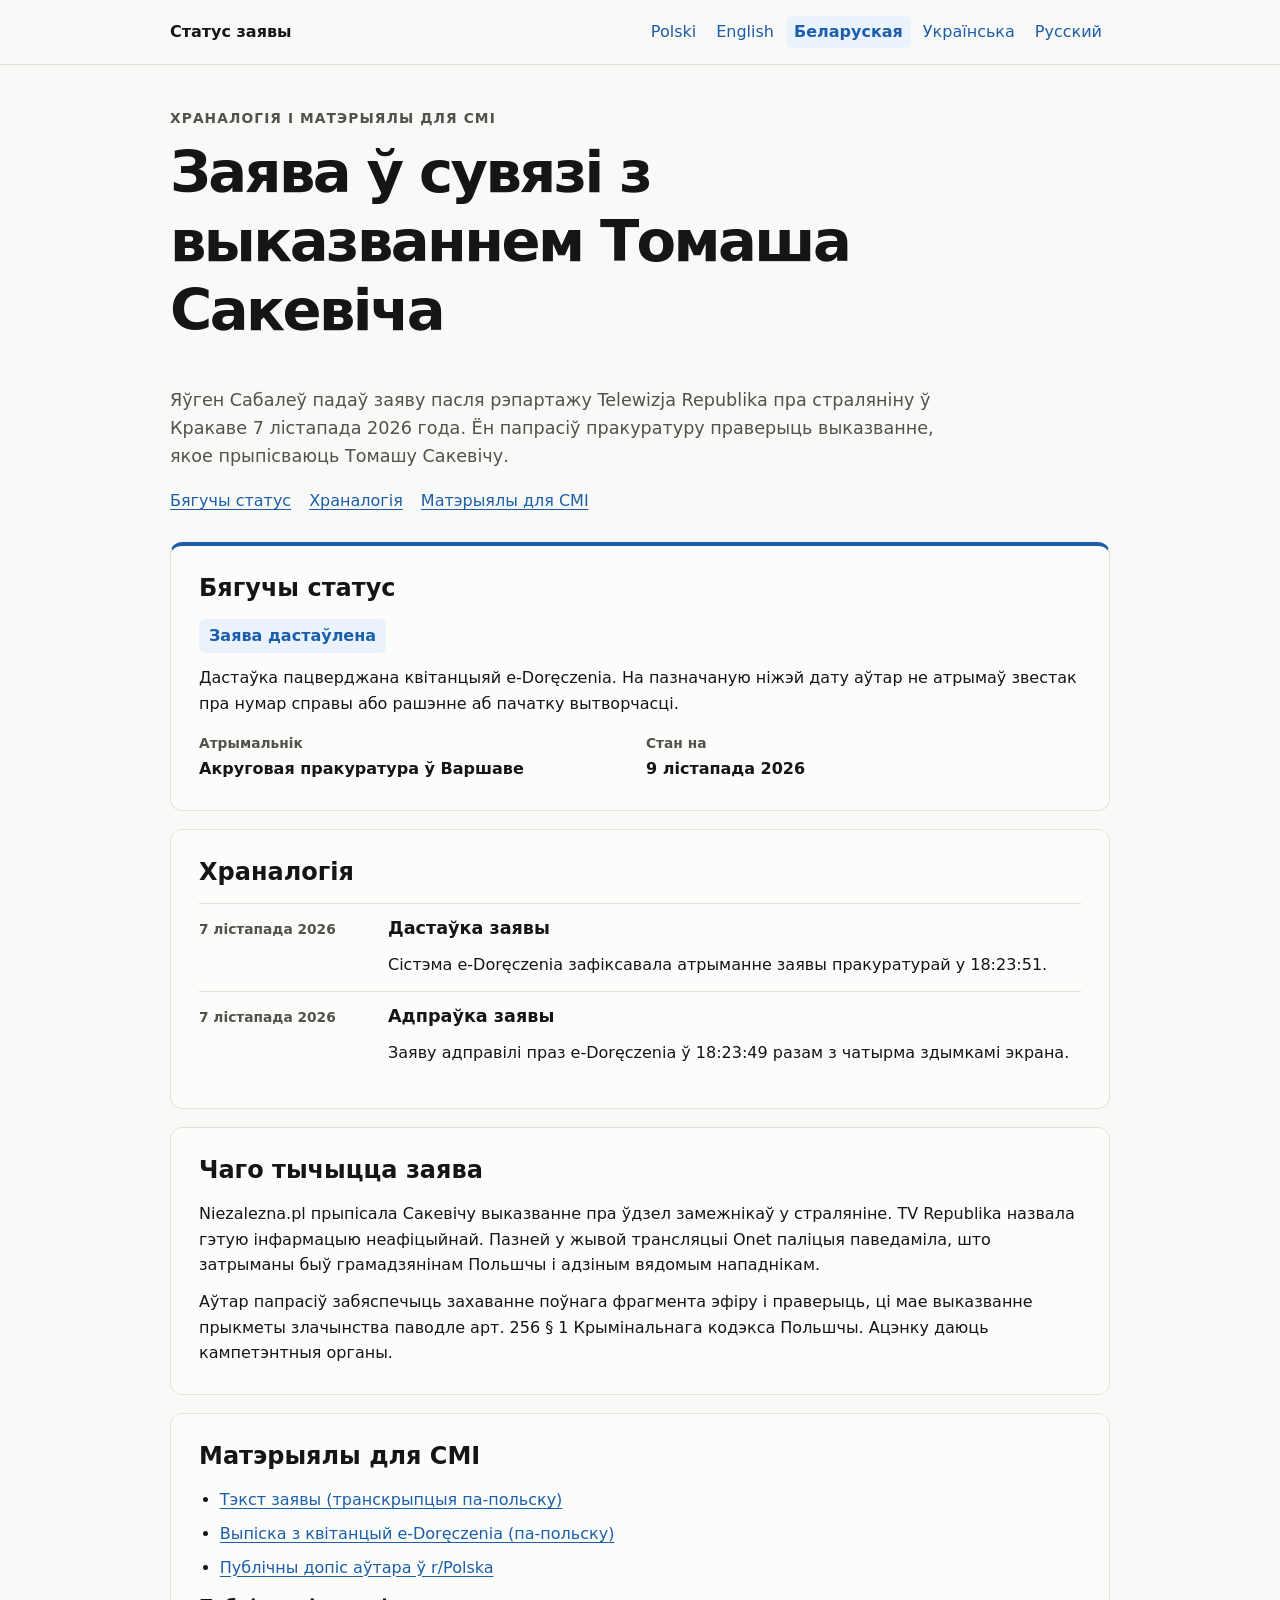
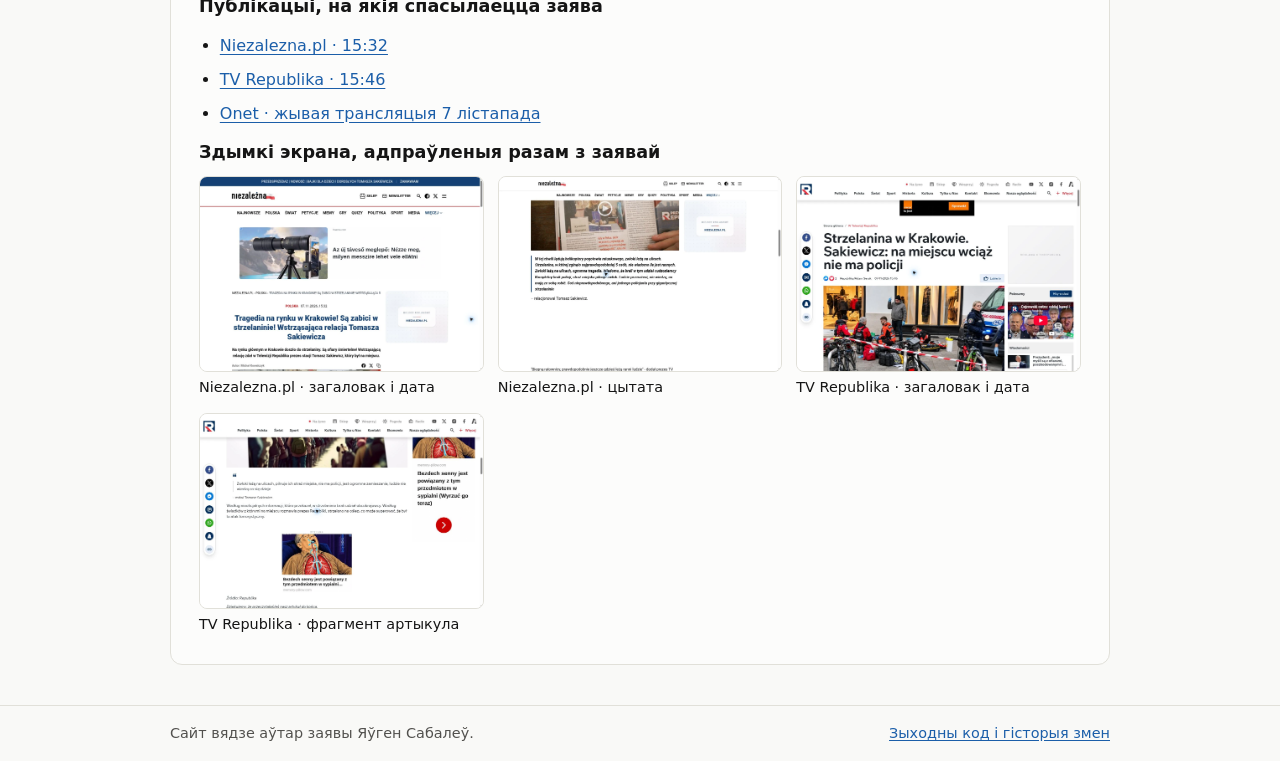
==== docs/be/index.html @ b9681beb "Publish multilingual report status site" ====
<!doctype html>
<html lang="be">
<head>
  <meta charset="utf-8">
  <meta name="viewport" content="width=device-width, initial-scale=1">
  <title>Заява ў сувязі з выказваннем Томаша Сакевіча | Статус заявы</title>
  <meta name="description" content="Яўген Сабалеў падаў заяву пасля рэпартажу Telewizja Republika пра страляніну ў Кракаве 7 лістапада 2026 года. Ён папрасіў пракуратуру праверыць выказванне, якое прыпісваюць Томашу Сакевічу.">
  <link rel="canonical" href="https://sobolevbel.github.io/prokuratura/be/">
  <link rel="alternate" hreflang="pl" href="https://sobolevbel.github.io/prokuratura/">
  <link rel="alternate" hreflang="en" href="https://sobolevbel.github.io/prokuratura/en/">
  <link rel="alternate" hreflang="be" href="https://sobolevbel.github.io/prokuratura/be/">
  <link rel="alternate" hreflang="uk" href="https://sobolevbel.github.io/prokuratura/uk/">
  <link rel="alternate" hreflang="ru" href="https://sobolevbel.github.io/prokuratura/ru/">
  <link rel="alternate" hreflang="x-default" href="https://sobolevbel.github.io/prokuratura/">
  <meta property="og:type" content="website">
  <meta property="og:title" content="Заява ў сувязі з выказваннем Томаша Сакевіча">
  <meta property="og:description" content="Яўген Сабалеў падаў заяву пасля рэпартажу Telewizja Republika пра страляніну ў Кракаве 7 лістапада 2026 года. Ён папрасіў пракуратуру праверыць выказванне, якое прыпісваюць Томашу Сакевічу.">
  <meta property="og:url" content="https://sobolevbel.github.io/prokuratura/be/">
  <link rel="stylesheet" href="../assets/style.css">
</head>
<body>
  <header class="top">
    <div class="wrap">
      <span class="brand">Статус заявы</span>
      <nav aria-label="Мовы">
        <a href="../" lang="pl" hreflang="pl">Polski</a>
        <a href="../en/" lang="en" hreflang="en">English</a>
        <a href="../be/" lang="be" hreflang="be" aria-current="page">Беларуская</a>
        <a href="../uk/" lang="uk" hreflang="uk">Українська</a>
        <a href="../ru/" lang="ru" hreflang="ru">Русский</a>
      </nav>
    </div>
  </header>
  <div class="wrap hero">
    <p class="eyebrow">Храналогія і матэрыялы для СМІ</p>
    <h1>Заява ў сувязі з выказваннем Томаша Сакевіча</h1>
    <p class="lead">Яўген Сабалеў падаў заяву пасля рэпартажу Telewizja Republika пра страляніну ў Кракаве 7 лістапада 2026 года. Ён папрасіў пракуратуру праверыць выказванне, якое прыпісваюць Томашу Сакевічу.</p>
    <div class="jump">
      <a href="#status">Бягучы статус</a>
      <a href="#chronologia">Храналогія</a>
      <a href="#materialy">Матэрыялы для СМІ</a>
    </div>
  </div>
  <main class="wrap">
    <section class="card status" id="status">
      <h2>Бягучы статус</h2>
      <p class="badge">Заява дастаўлена</p>
      <p>Дастаўка пацверджана квітанцыяй e-Doręczenia. На пазначаную ніжэй дату аўтар не атрымаў звестак пра нумар справы або рашэнне аб пачатку вытворчасці.</p>
      <dl>
        <div><dt>Атрымальнік</dt><dd>Акруговая пракуратура ў Варшаве</dd></div>
        <div><dt>Стан на</dt><dd><time datetime="2026-11-09">9 лістапада 2026</time></dd></div>
      </dl>
    </section>
    <section class="card" id="chronologia">
      <h2>Храналогія</h2>
      <ol class="timeline">
        <li id="2026-11-07-odbior">
          <time class="date" datetime="2026-11-07T18:23:51+01:00">7 лістапада 2026</time>
          <div><h3>Дастаўка заявы</h3><p>Сістэма e-Doręczenia зафіксавала атрыманне заявы пракуратурай у 18:23:51.</p></div>
        </li>
        <li id="2026-11-07-nadanie">
          <time class="date" datetime="2026-11-07T18:23:49+01:00">7 лістапада 2026</time>
          <div><h3>Адпраўка заявы</h3><p>Заяву адправілі праз e-Doręczenia ў 18:23:49 разам з чатырма здымкамі экрана.</p></div>
        </li>
      </ol>
    </section>
    <section class="card" id="kontekst">
      <h2>Чаго тычыцца заява</h2>
      <p>Niezalezna.pl прыпісала Сакевічу выказванне пра ўдзел замежнікаў у страляніне. TV Republika назвала гэтую інфармацыю неафіцыйнай. Пазней у жывой трансляцыі Onet паліцыя паведаміла, што затрыманы быў грамадзянінам Польшчы і адзіным вядомым нападнікам.</p>
      <p>Аўтар папрасіў забяспечыць захаванне поўнага фрагмента эфіру і праверыць, ці мае выказванне прыкметы злачынства паводле арт. 256 § 1 Крымінальнага кодэкса Польшчы. Ацэнку даюць кампетэнтныя органы.</p>
    </section>
    <section class="card" id="materialy">
      <h2>Матэрыялы для СМІ</h2>
      <ul>
        <li><a href="../zawiadomienie.html" hreflang="pl">Тэкст заявы (транскрыпцыя па-польску)</a></li>
        <li><a href="../potwierdzenia.html" hreflang="pl">Выпіска з квітанцый e-Doręczenia (па-польску)</a></li>
        <li><a href="https://www.reddit.com/r/Polska/comments/1xqgiv7/" hreflang="pl">Публічны допіс аўтара ў r/Polska</a></li>
      </ul>
      <h3>Публікацыі, на якія спасылаецца заява</h3>
      <ul>
        <li><a href="https://niezalezna.pl/polska/tragedia-na-rynku-w-krakowie-sa-zabici-w-strzelaninie-wstrzasajaca-relacja-tomasza-sakiewicza/583564" hreflang="pl">Niezalezna.pl · 15:32</a></li>
        <li><a href="https://new.tvrepublika.pl/W-Telewizji-Republika/Strzelanina-w-Krakowie-Sakiewicz-na-miejscu-wciaz-nie-ma-policji/225389" hreflang="pl">TV Republika · 15:46</a></li>
        <li><a href="https://wiadomosci.onet.pl/krakow/strzelanina-w-krakowie-najnowsze-informacje-relacja/p16e8gh" hreflang="pl">Onet · жывая трансляцыя 7 лістапада</a></li>
      </ul>
      <h3>Здымкі экрана, адпраўленыя разам з заявай</h3>
      <div class="media">
        <figure><a href="../assets/01.webp"><img src="../assets/01.webp" alt="Niezalezna.pl · загаловак і дата" width="1348" height="926" loading="lazy"></a><figcaption>Niezalezna.pl · загаловак і дата</figcaption></figure>
        <figure><a href="../assets/02.webp"><img src="../assets/02.webp" alt="Niezalezna.pl · цытата" width="1348" height="926" loading="lazy"></a><figcaption>Niezalezna.pl · цытата</figcaption></figure>
        <figure><a href="../assets/03.webp"><img src="../assets/03.webp" alt="TV Republika · загаловак і дата" width="1348" height="926" loading="lazy"></a><figcaption>TV Republika · загаловак і дата</figcaption></figure>
        <figure><a href="../assets/04.webp"><img src="../assets/04.webp" alt="TV Republika · фрагмент артыкула" width="1348" height="926" loading="lazy"></a><figcaption>TV Republika · фрагмент артыкула</figcaption></figure>
      </div>
    </section>
  </main>
  <footer>
    <div class="wrap">
      <span>Сайт вядзе аўтар заявы Яўген Сабалеў.</span>
      <a href="https://github.com/sobolevbel/prokuratura">Зыходны код і гісторыя змен</a>
    </div>
  </footer>
</body>
</html>
---- docs/assets/style.css ----
:root {
  color-scheme: light dark;
  --page: #f9f9f7;
  --surface: #fcfcfb;
  --ink: #151515;
  --secondary: #52514e;
  --border: #e1e0d9;
  --accent: #1b5ea9;
  --wash: #eaf2fb;
}
@media (prefers-color-scheme: dark) {
  :root {
    --page: #0d0d0d;
    --surface: #1a1a19;
    --ink: #f7f7f5;
    --secondary: #c3c2b7;
    --border: #363633;
    --accent: #83baff;
    --wash: #192a40;
  }
}
* { box-sizing: border-box; }
body {
  margin: 0;
  background: var(--page);
  color: var(--ink);
  font: 16px/1.6 system-ui, sans-serif;
}
a { color: var(--accent); text-underline-offset: .17em; }
a:focus-visible { outline: 2px solid var(--accent); outline-offset: 4px; }
.wrap { max-width: 980px; margin: 0 auto; padding-inline: 20px; }
.top { border-bottom: 1px solid var(--border); }
.top .wrap, nav, .jump, footer .wrap {
  display: flex;
  flex-wrap: wrap;
  align-items: center;
  gap: 8px 18px;
}
.top .wrap, footer .wrap { justify-content: space-between; padding-block: 16px; }
.brand { font-weight: 750; }
nav { gap: 4px; }
nav a { padding: 3px 8px; border-radius: 6px; text-decoration: none; }
nav a[aria-current] { background: var(--wash); font-weight: 700; }
.hero { padding-block: 42px 28px; }
.eyebrow, dt, .date { color: var(--secondary); font-size: .86rem; font-weight: 650; }
.eyebrow { text-transform: uppercase; letter-spacing: .08em; }
h1, h2, h3, p { margin: 0 0 .7em; }
h1, h2, h3 { line-height: 1.2; }
h1 { max-width: 22ch; font-size: clamp(2rem, 5vw, 3.6rem); letter-spacing: -.045em; }
h2 { font-size: 1.5rem; }
h3 { font-size: 1.1rem; }
.lead { max-width: 70ch; color: var(--secondary); font-size: 1.1rem; }
.jump { margin-top: 18px; }
main { display: grid; gap: 18px; padding-bottom: 40px; }
.card {
  background: var(--surface);
  border: 1px solid var(--border);
  border-radius: 12px;
  padding: clamp(17px, 3vw, 28px);
  min-width: 0;
}
.status { border-top: 4px solid var(--accent); }
.badge {
  display: inline-block;
  margin: 0 0 12px;
  padding: 4px 10px;
  border-radius: 6px;
  background: var(--wash);
  color: var(--accent);
  font-weight: 700;
}
dl { display: grid; grid-template-columns: repeat(auto-fit, minmax(min(100%, 190px), 1fr)); gap: 12px; margin-bottom: 0; }
dd { margin: 2px 0 0; font-weight: 600; }
ol, ul { padding-inline-start: 1.3em; }
li + li { margin-top: .5em; }
.timeline { list-style: none; margin: 0; padding: 0; }
.timeline li { display: grid; grid-template-columns: 175px 1fr; gap: 4px 14px; padding: 14px 0; margin: 0; border-top: 1px solid var(--border); }
.timeline p, .card > :last-child { margin-bottom: 0; }
.media { display: grid; grid-template-columns: repeat(auto-fit, minmax(min(100%, 230px), 1fr)); gap: 14px; }
figure { margin: 0; }
figure img { width: 100%; height: auto; display: block; border: 1px solid var(--border); border-radius: 8px; }
figcaption { font-size: .9rem; margin-top: 4px; }
footer { border-top: 1px solid var(--border); color: var(--secondary); font-size: .9rem; }
.document { max-width: 74ch; overflow-wrap: anywhere; margin-block: 28px; }
.document h1 { max-width: none; font-size: clamp(1.7rem, 4vw, 2.5rem); }
.document h2 { margin-top: 1.2em; }
@media (max-width: 620px) {
  .timeline li { grid-template-columns: 1fr; }
  .hero { padding-top: 26px; }
}
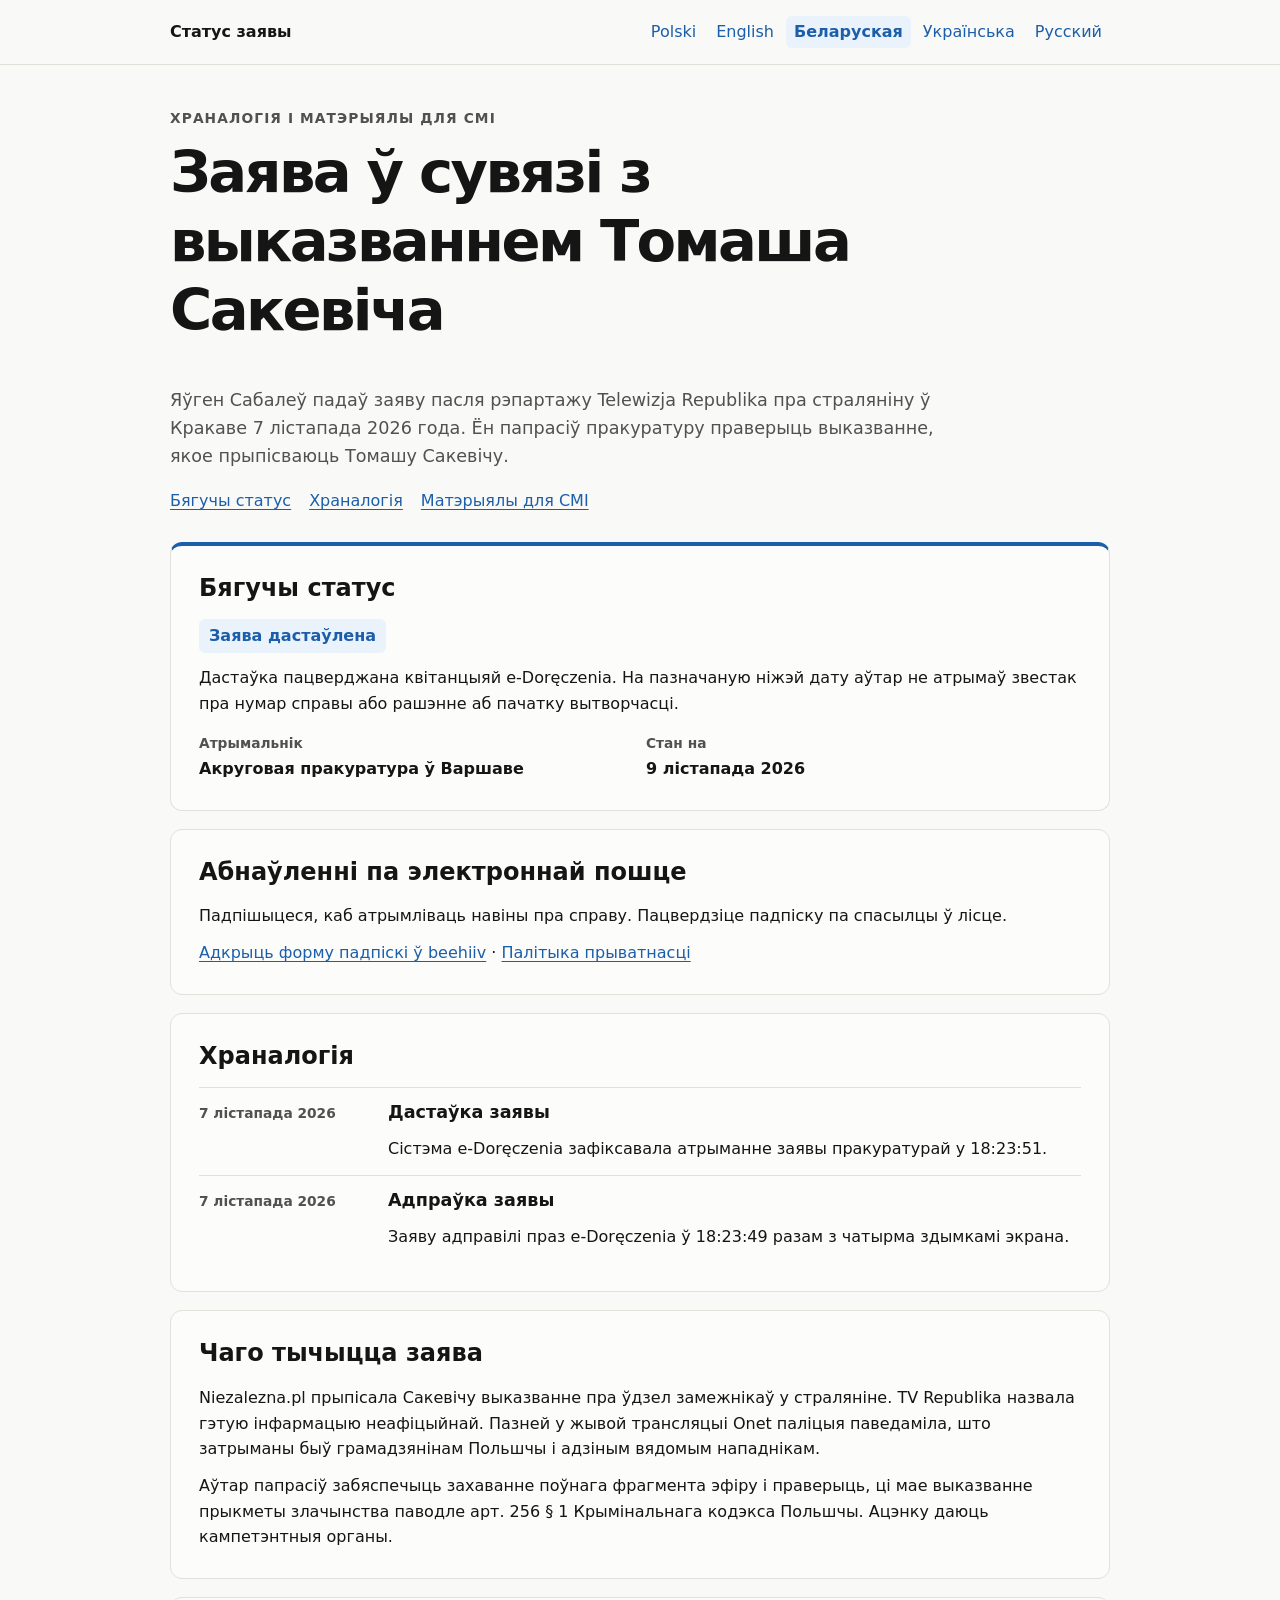
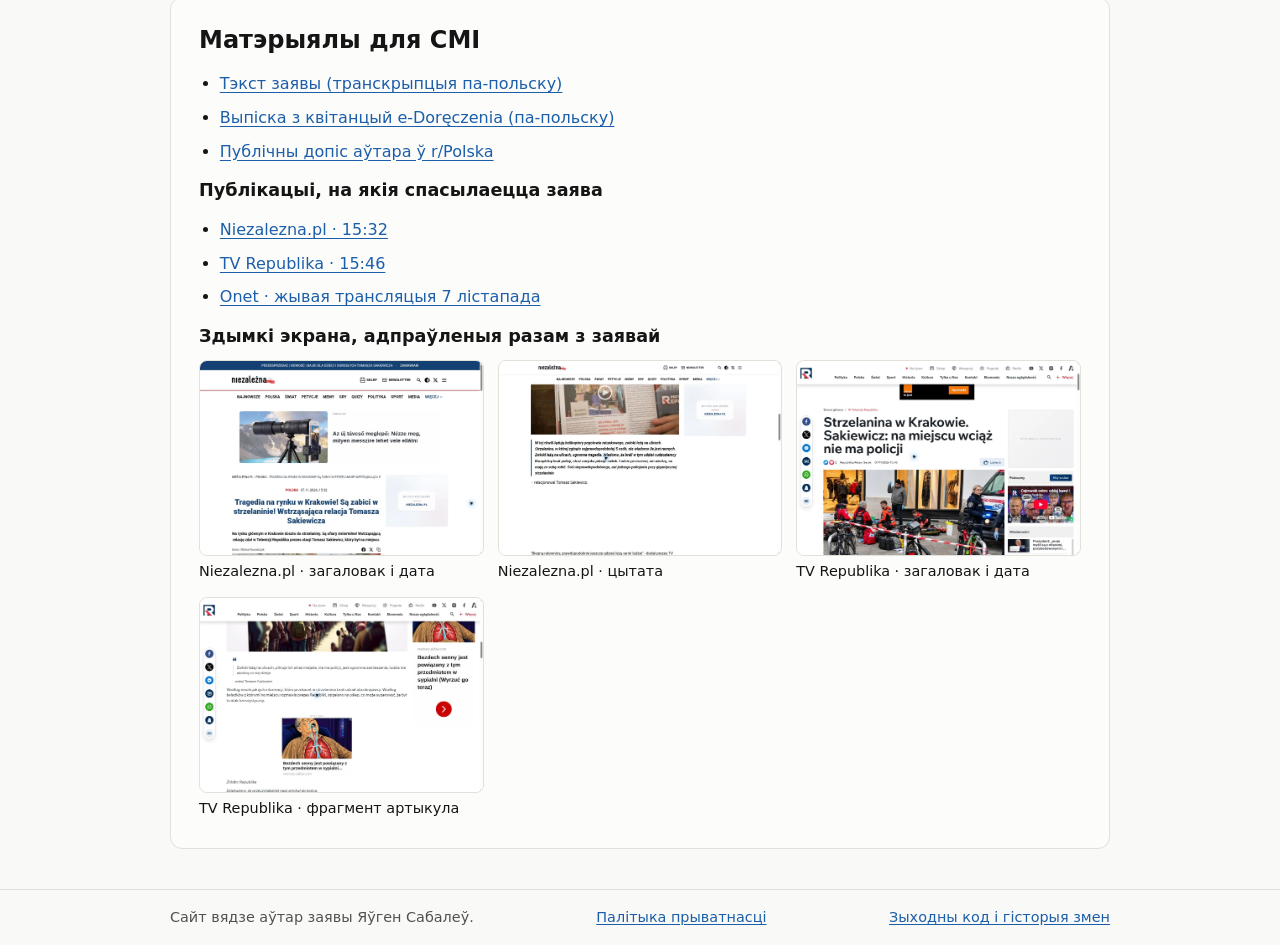
==== commit 1c0d2e95: "Launch email subscriptions and privacy policy" ====
--- a/docs/be/index.html
+++ b/docs/be/index.html
@@ -51,6 +51,11 @@
         <div><dt>Стан на</dt><dd><time datetime="2026-11-09">9 лістапада 2026</time></dd></div>
       </dl>
     </section>
+    <section class="card" id="subskrypcja">
+      <h2>Абнаўленні па электроннай пошце</h2>
+      <p>Падпішыцеся, каб атрымліваць навіны пра справу. Пацвердзіце падпіску па спасылцы ў лісце.</p>
+      <p><a href="https://zawiadomienie-sakiewicz.beehiiv.com/subscribe" rel="noreferrer">Адкрыць форму падпіскі ў beehiiv</a> · <a href="./privacy.html#newsletter">Палітыка прыватнасці</a></p>
+    </section>
     <section class="card" id="chronologia">
       <h2>Храналогія</h2>
       <ol class="timeline">
@@ -94,6 +99,7 @@
   <footer>
     <div class="wrap">
       <span>Сайт вядзе аўтар заявы Яўген Сабалеў.</span>
+      <a href="./privacy.html">Палітыка прыватнасці</a>
       <a href="https://github.com/sobolevbel/prokuratura">Зыходны код і гісторыя змен</a>
     </div>
   </footer>
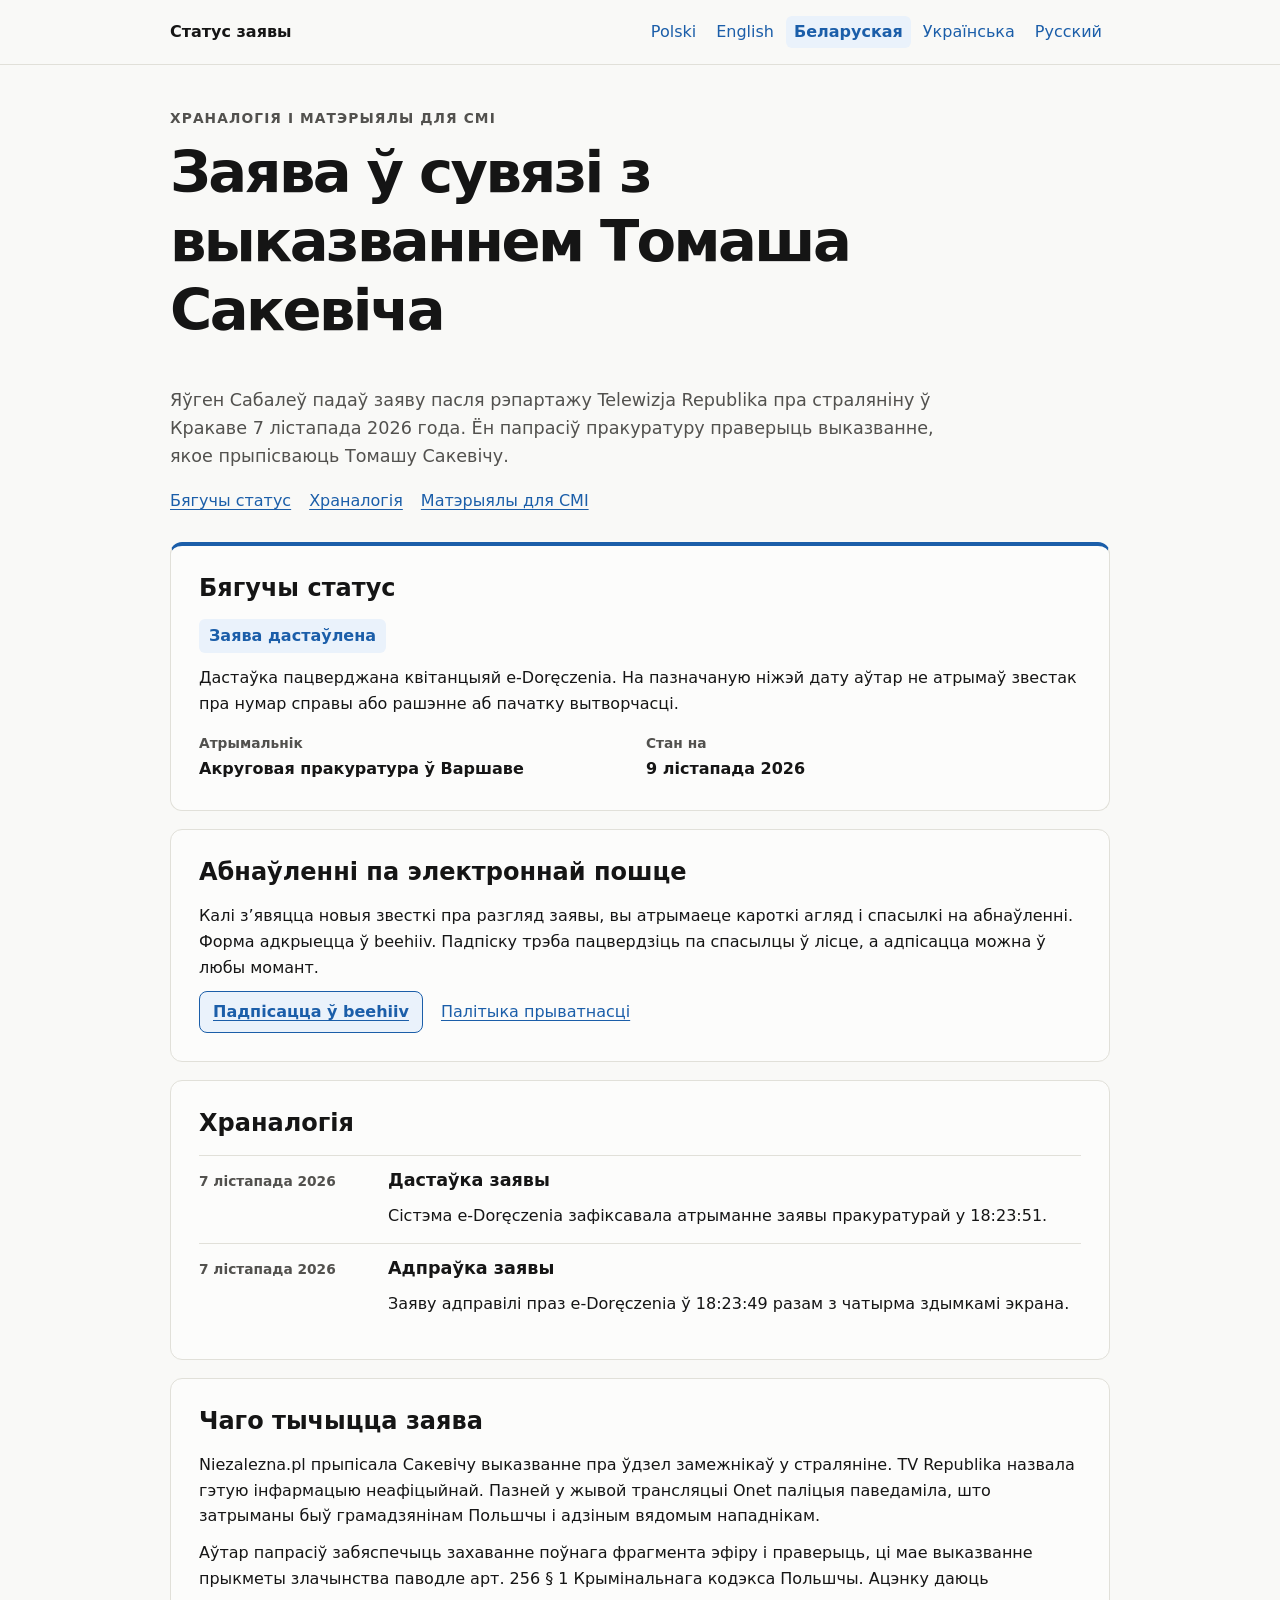
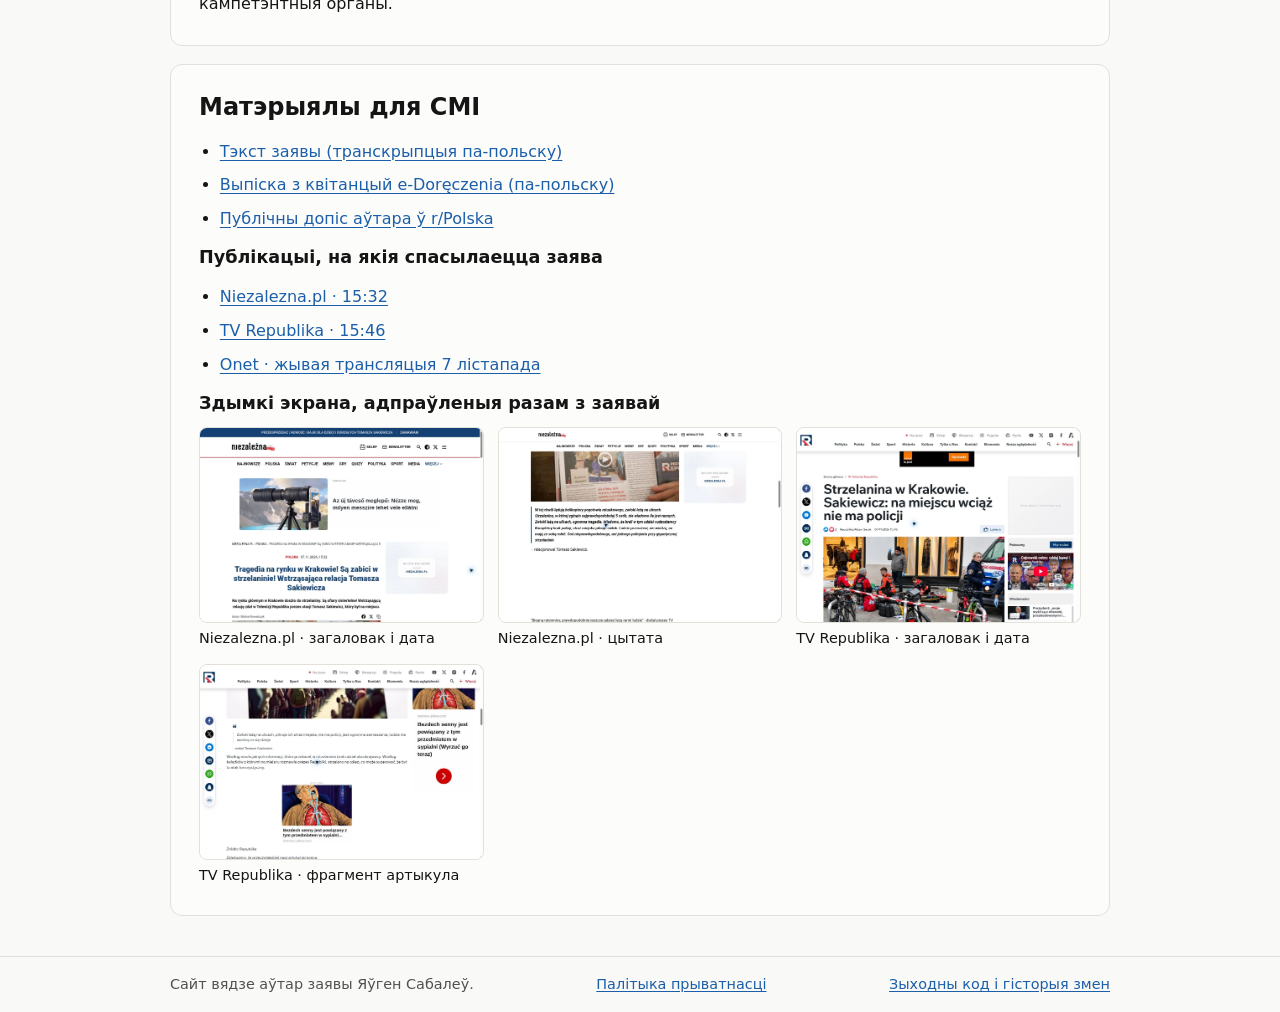
==== commit 54d990f1: "Clarify newsletter consent and privacy disclosures" ====
--- a/docs/be/index.html
+++ b/docs/be/index.html
@@ -53,8 +53,8 @@
     </section>
     <section class="card" id="subskrypcja">
       <h2>Абнаўленні па электроннай пошце</h2>
-      <p>Падпішыцеся, каб атрымліваць навіны пра справу. Пацвердзіце падпіску па спасылцы ў лісце.</p>
-      <p><a href="https://zawiadomienie-sakiewicz.beehiiv.com/subscribe" rel="noreferrer">Адкрыць форму падпіскі ў beehiiv</a> · <a href="./privacy.html#newsletter">Палітыка прыватнасці</a></p>
+      <p>Калі з’явяцца новыя звесткі пра разгляд заявы, вы атрымаеце кароткі агляд і спасылкі на абнаўленні. Форма адкрыецца ў beehiiv. Падпіску трэба пацвердзіць па спасылцы ў лісце, а адпісацца можна ў любы момант.</p>
+      <p class="signup-actions"><a class="signup-button" href="https://zawiadomienie-sakiewicz.beehiiv.com/subscribe" rel="noreferrer">Падпісацца ў beehiiv</a> <a href="./privacy.html#newsletter">Палітыка прыватнасці</a></p>
     </section>
     <section class="card" id="chronologia">
       <h2>Храналогія</h2>
--- a/docs/assets/style.css
+++ b/docs/assets/style.css
@@ -60,6 +60,20 @@
   min-width: 0;
 }
 .status { border-top: 4px solid var(--accent); }
+.signup-actions {
+  display: flex;
+  align-items: center;
+  flex-wrap: wrap;
+  gap: 10px 18px;
+}
+.signup-button {
+  display: inline-block;
+  padding: 7px 13px;
+  background: var(--wash);
+  border: 1px solid currentColor;
+  border-radius: 8px;
+  font-weight: 700;
+}
 .badge {
   display: inline-block;
   margin: 0 0 12px;
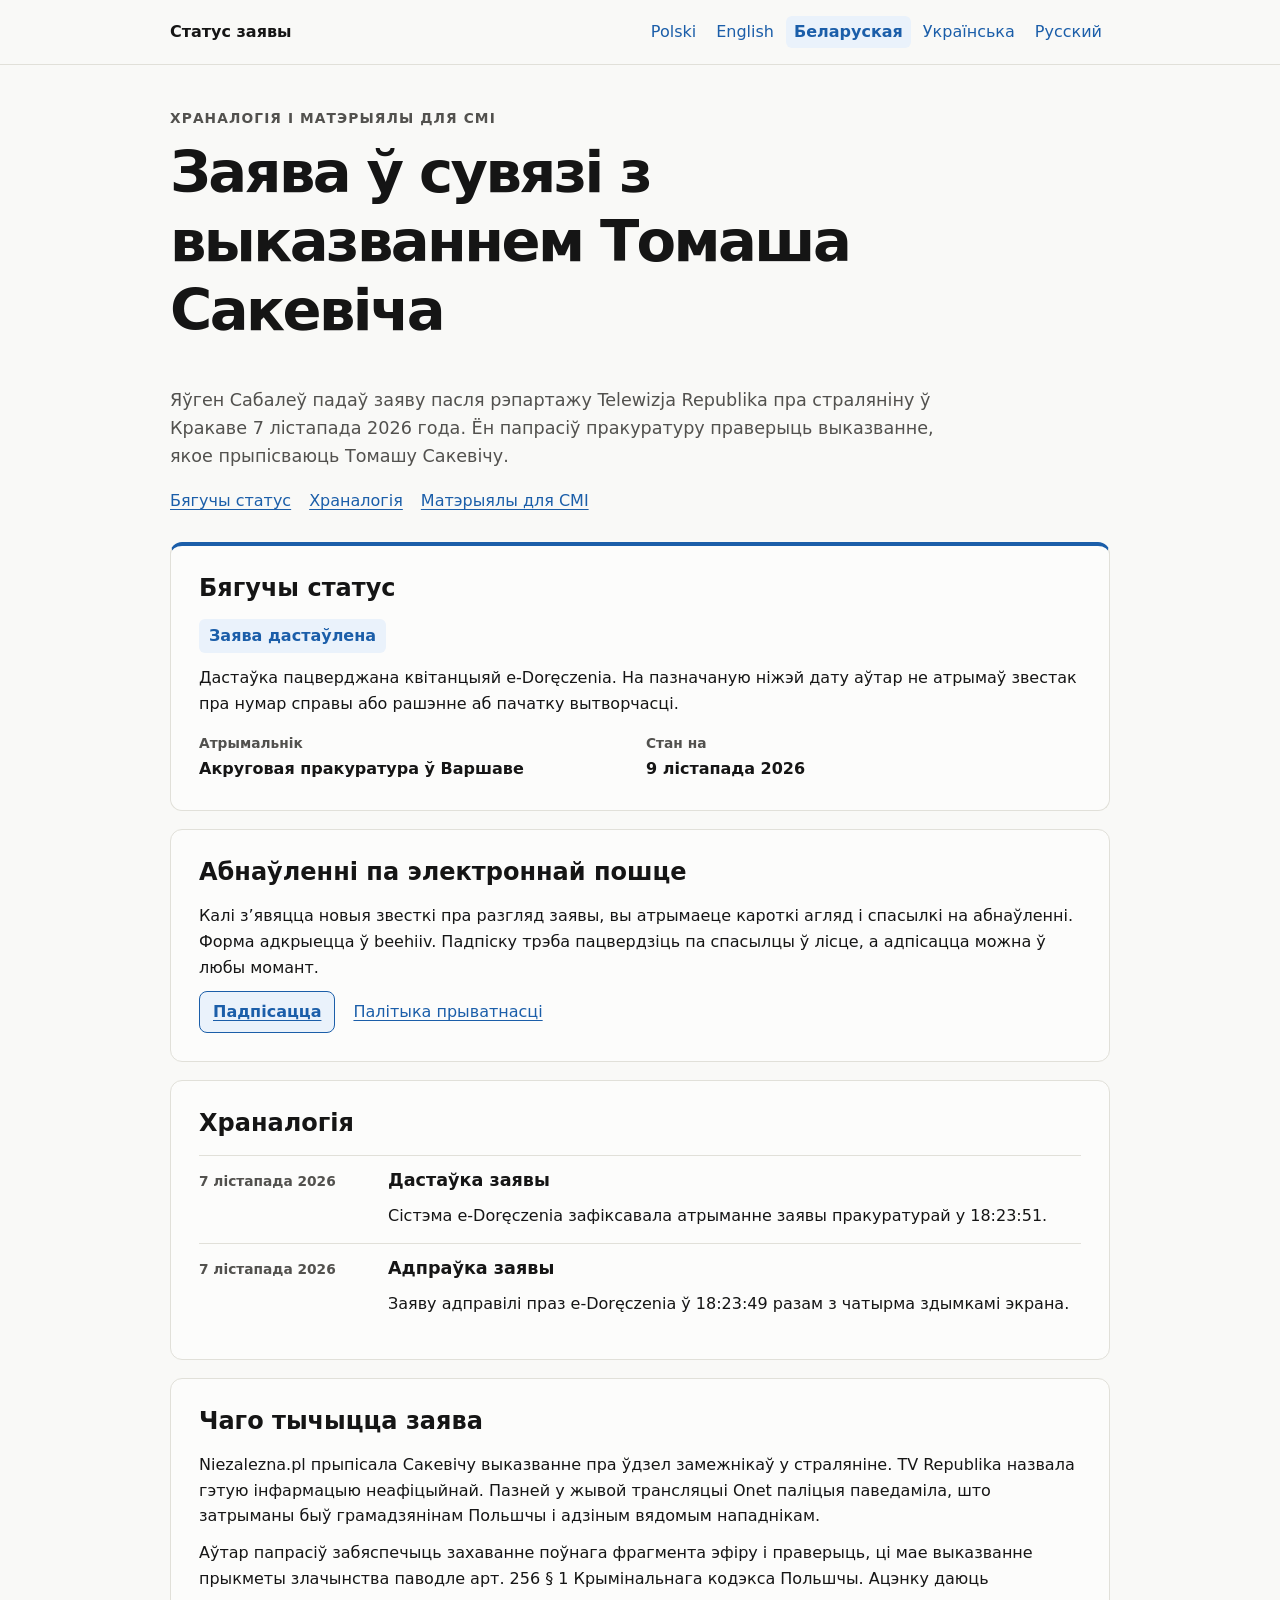
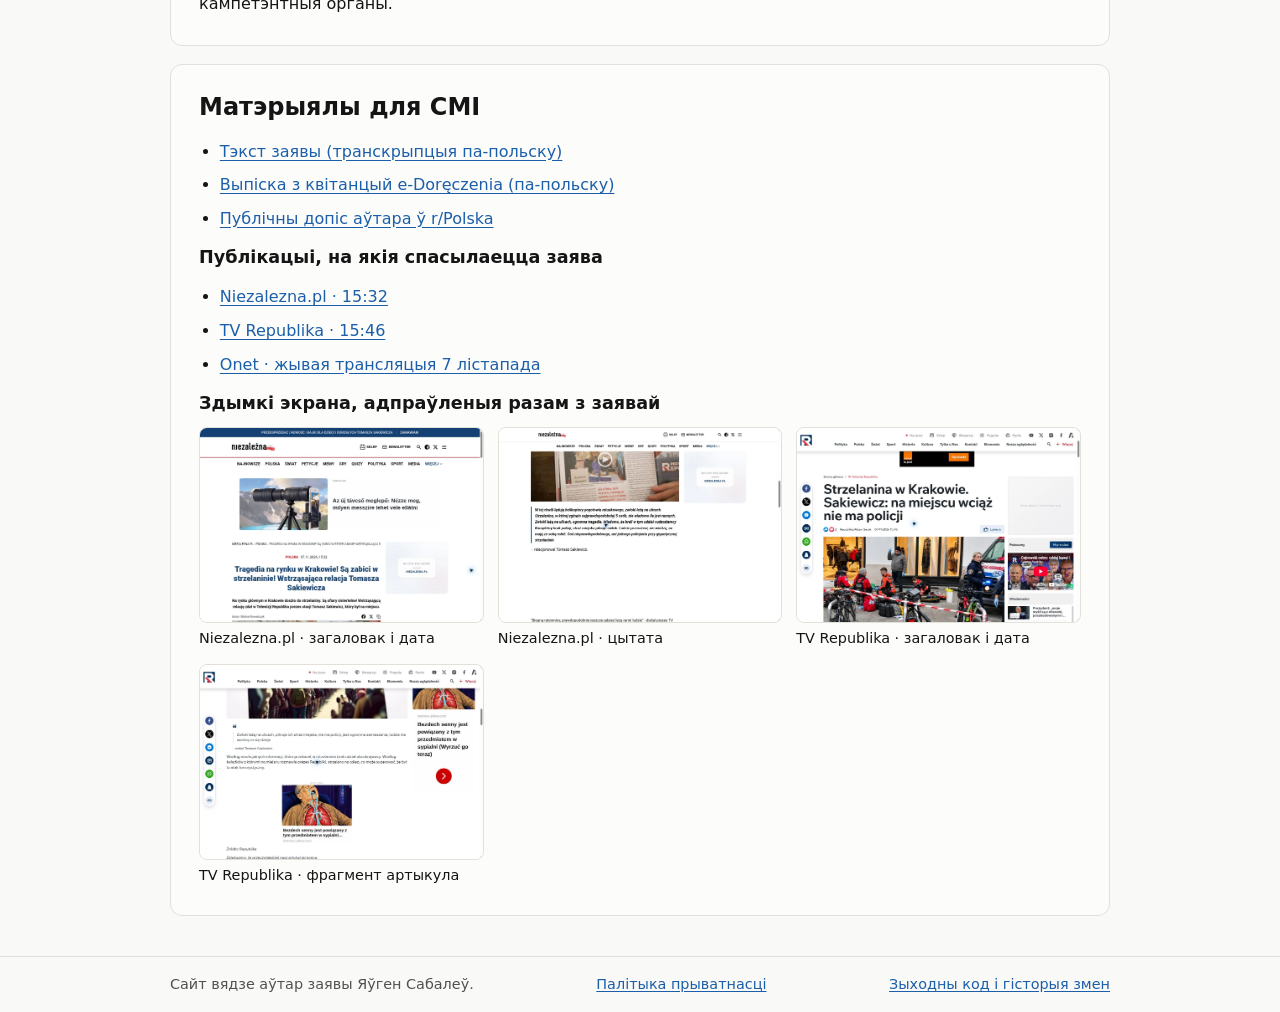
==== commit 0a6ba607: "Simplify localized newsletter signup labels" ====
--- a/docs/be/index.html
+++ b/docs/be/index.html
@@ -54,7 +54,7 @@
     <section class="card" id="subskrypcja">
       <h2>Абнаўленні па электроннай пошце</h2>
       <p>Калі з’явяцца новыя звесткі пра разгляд заявы, вы атрымаеце кароткі агляд і спасылкі на абнаўленні. Форма адкрыецца ў beehiiv. Падпіску трэба пацвердзіць па спасылцы ў лісце, а адпісацца можна ў любы момант.</p>
-      <p class="signup-actions"><a class="signup-button" href="https://zawiadomienie-sakiewicz.beehiiv.com/subscribe" rel="noreferrer">Падпісацца ў beehiiv</a> <a href="./privacy.html#newsletter">Палітыка прыватнасці</a></p>
+      <p class="signup-actions"><a class="signup-button" href="https://zawiadomienie-sakiewicz.beehiiv.com/subscribe" rel="noreferrer">Падпісацца</a> <a href="./privacy.html#newsletter">Палітыка прыватнасці</a></p>
     </section>
     <section class="card" id="chronologia">
       <h2>Храналогія</h2>
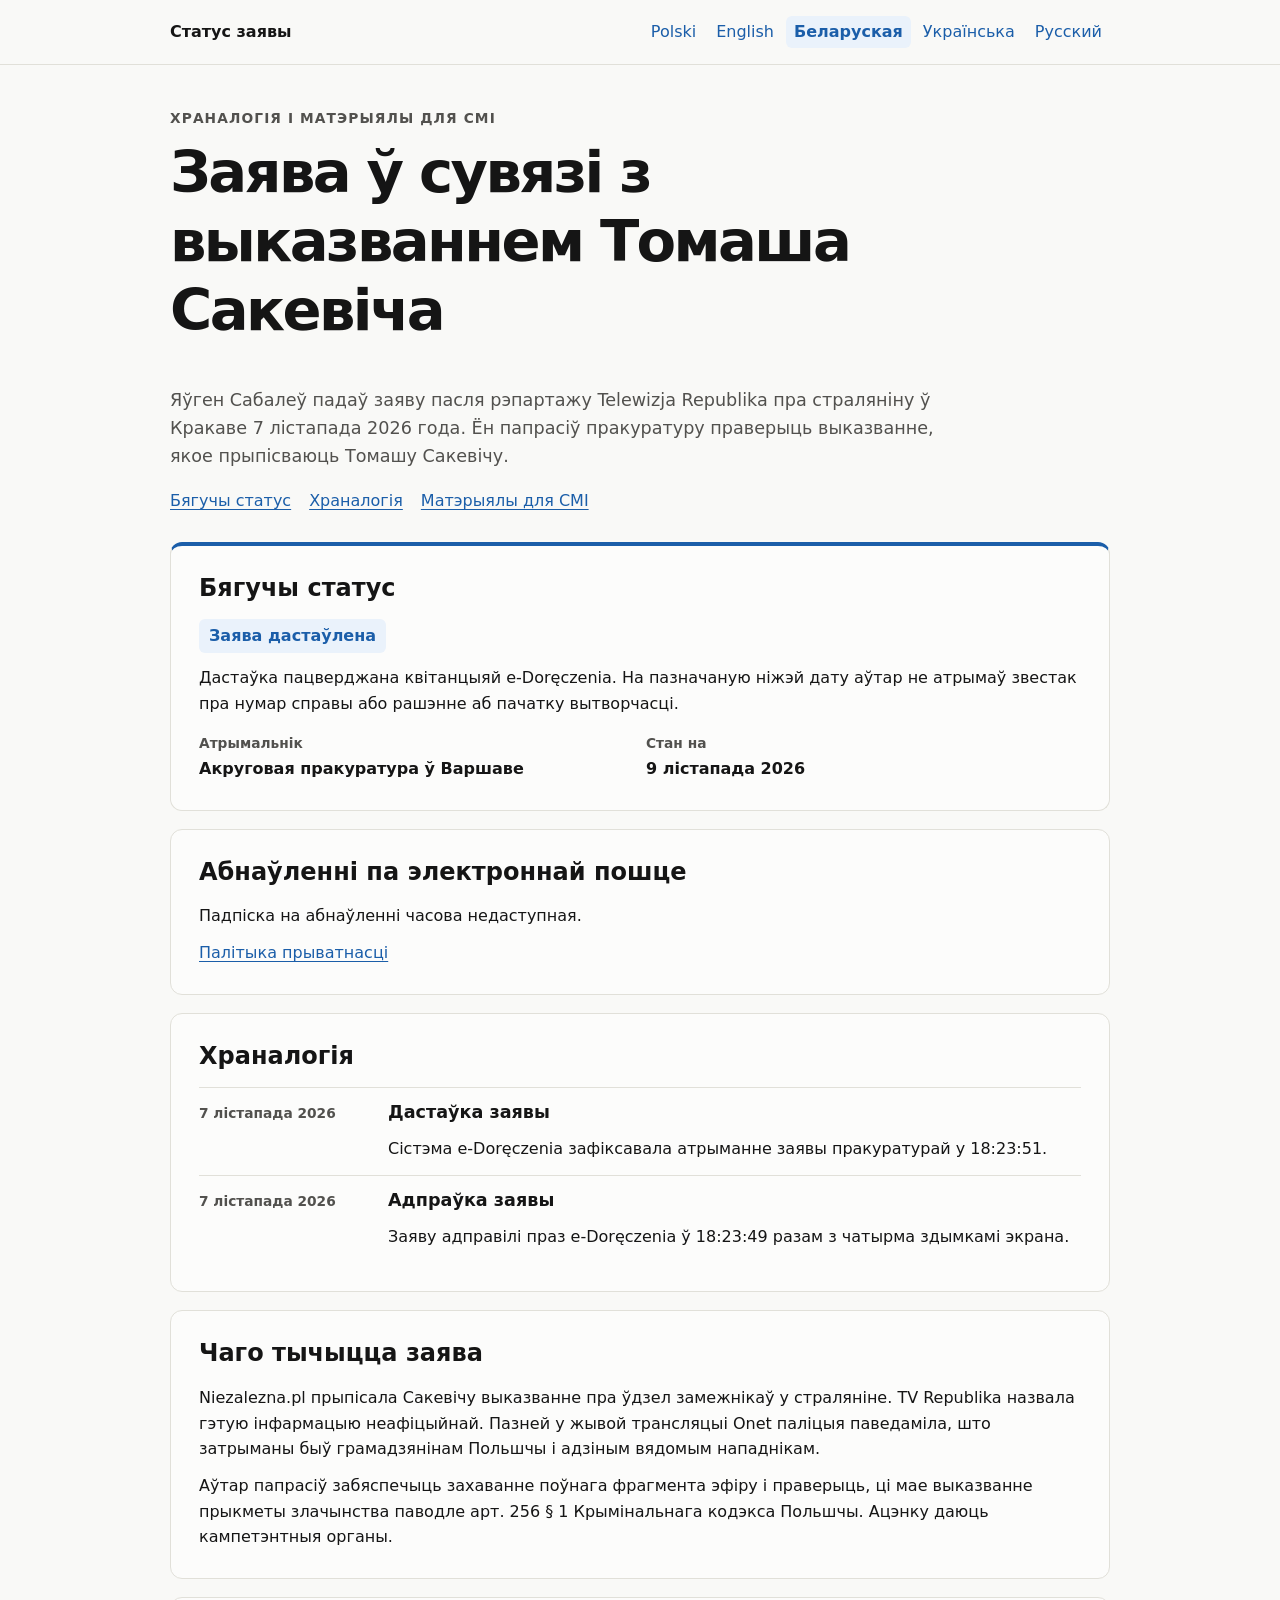
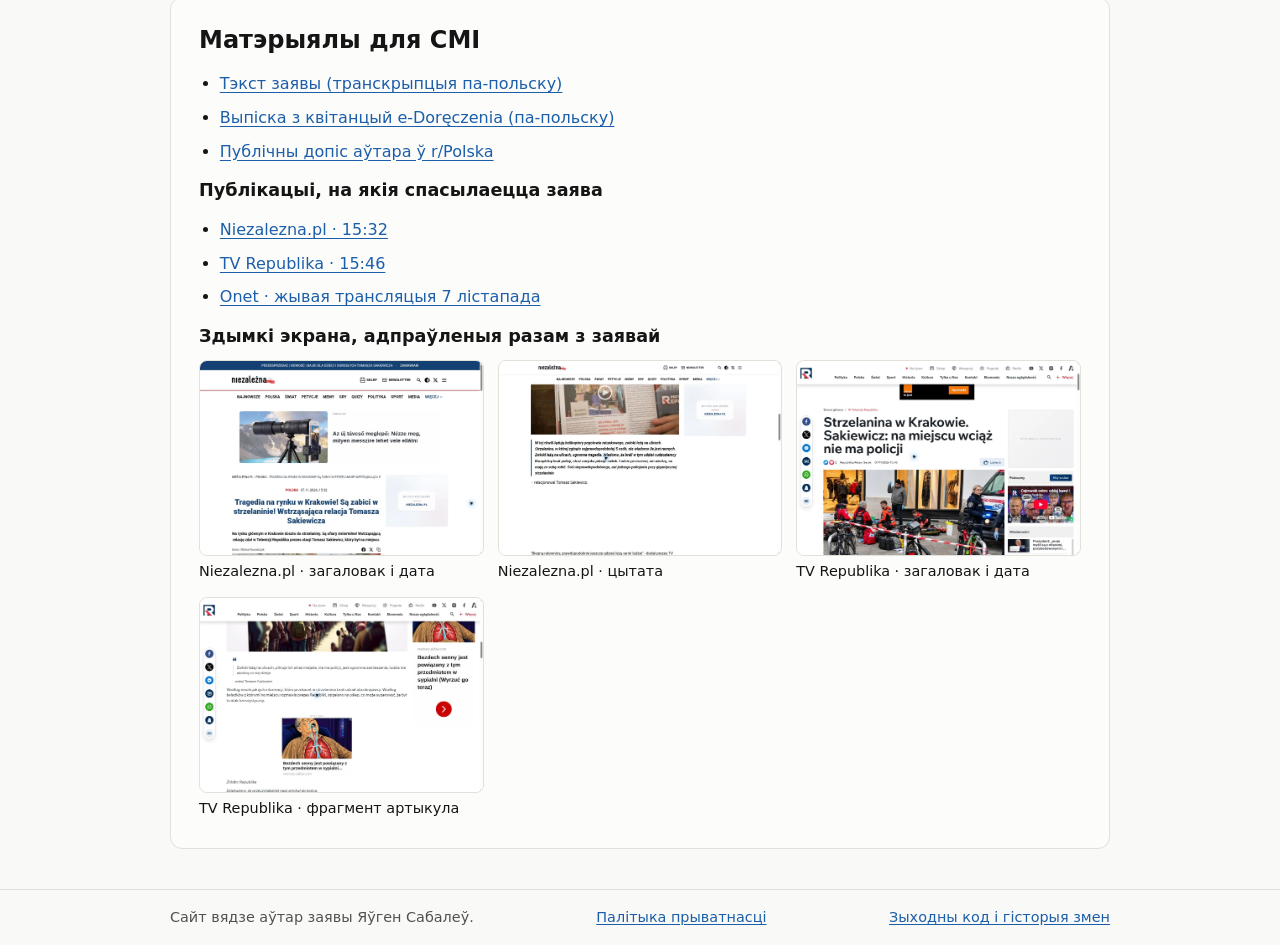
==== commit 4b7573b6: "Pause signup while newsletter provider is unavailable" ====
--- a/docs/be/index.html
+++ b/docs/be/index.html
@@ -53,8 +53,8 @@
     </section>
     <section class="card" id="subskrypcja">
       <h2>Абнаўленні па электроннай пошце</h2>
-      <p>Калі з’явяцца новыя звесткі пра разгляд заявы, вы атрымаеце кароткі агляд і спасылкі на абнаўленні. Форма адкрыецца ў beehiiv. Падпіску трэба пацвердзіць па спасылцы ў лісце, а адпісацца можна ў любы момант.</p>
-      <p class="signup-actions"><a class="signup-button" href="https://zawiadomienie-sakiewicz.beehiiv.com/subscribe" rel="noreferrer">Падпісацца</a> <a href="./privacy.html#newsletter">Палітыка прыватнасці</a></p>
+      <p>Падпіска на абнаўленні часова недаступная.</p>
+      <p><a href="./privacy.html#newsletter">Палітыка прыватнасці</a></p>
     </section>
     <section class="card" id="chronologia">
       <h2>Храналогія</h2>
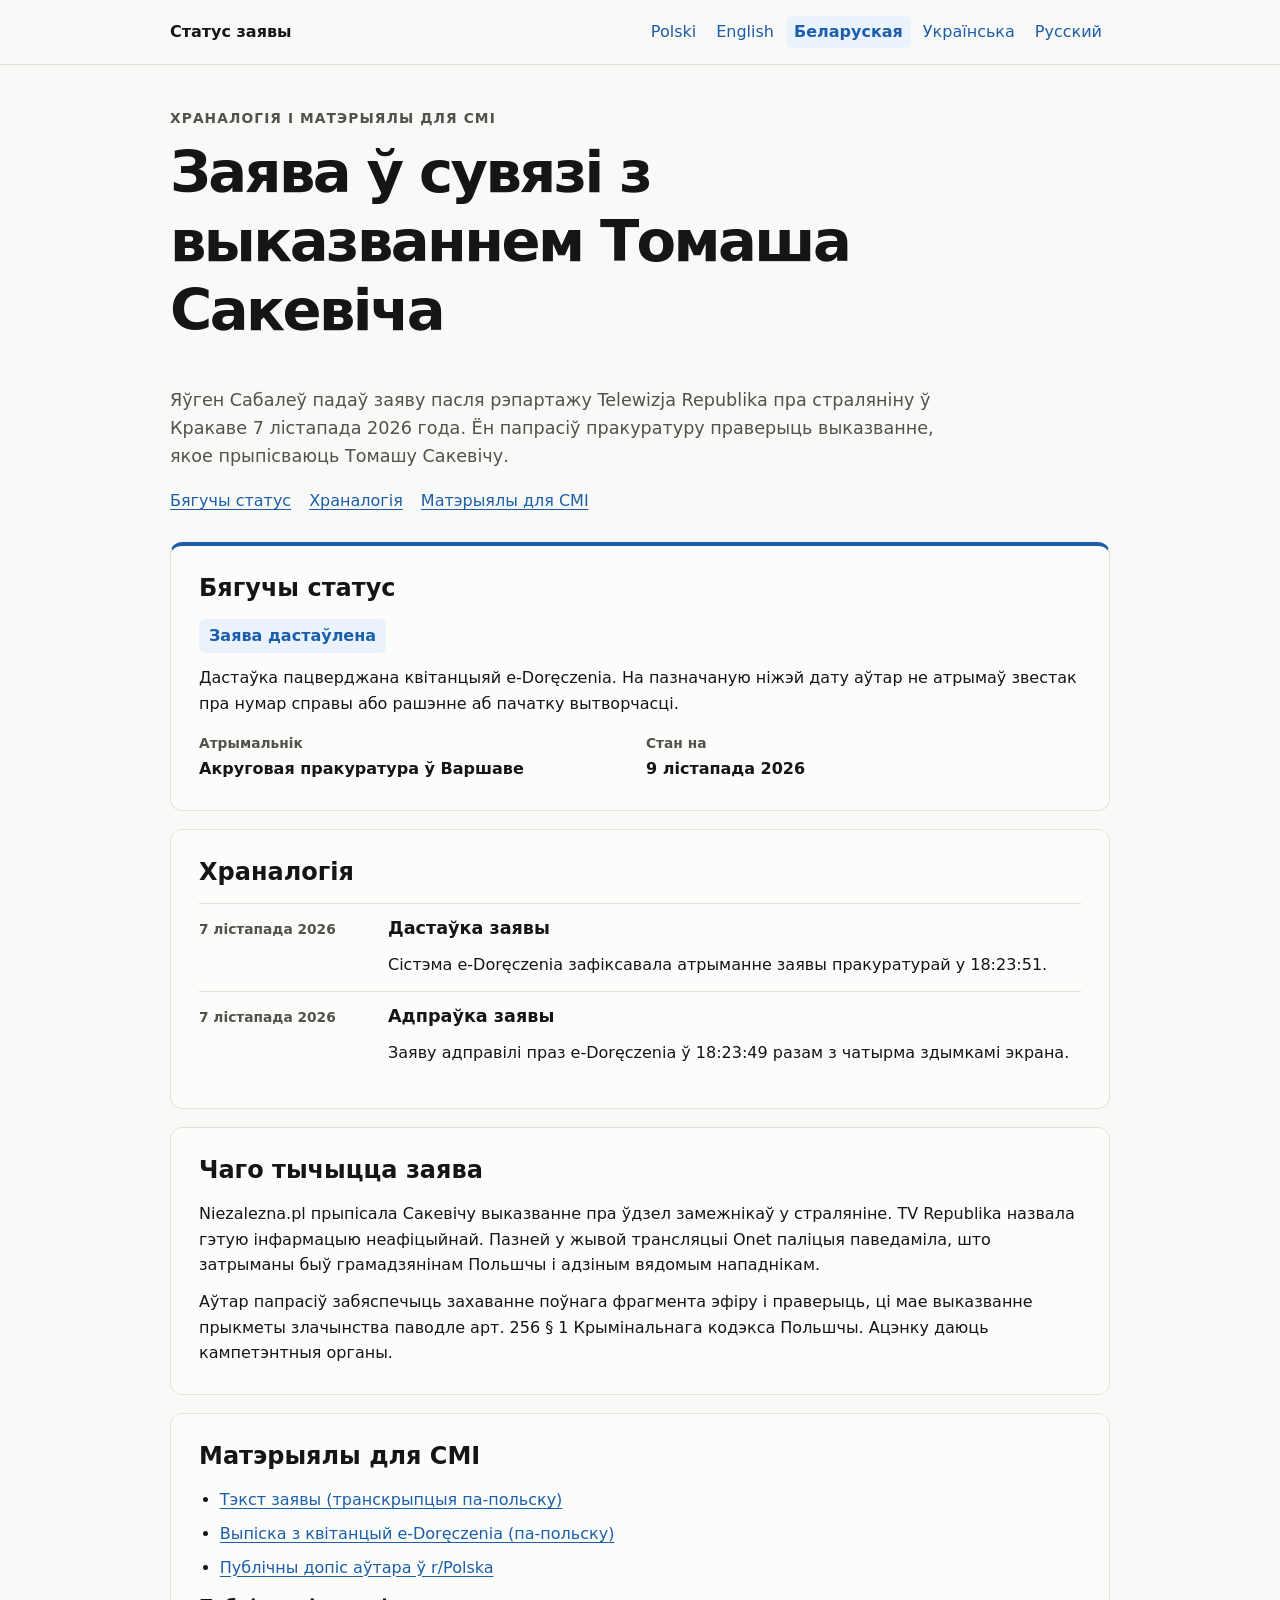
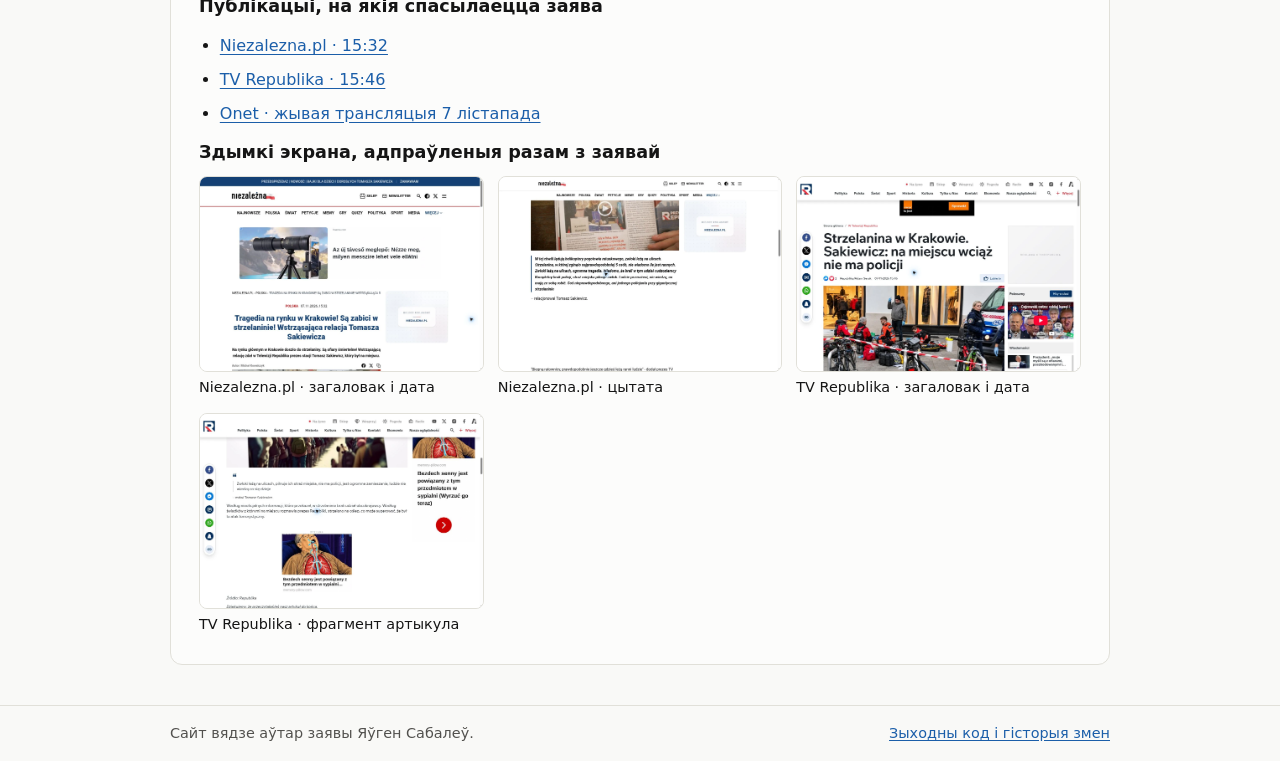
==== commit bd0e24b2: "Remove email signup and privacy pages from the site" ====
--- a/docs/be/index.html
+++ b/docs/be/index.html
@@ -51,11 +51,6 @@
         <div><dt>Стан на</dt><dd><time datetime="2026-11-09">9 лістапада 2026</time></dd></div>
       </dl>
     </section>
-    <section class="card" id="subskrypcja">
-      <h2>Абнаўленні па электроннай пошце</h2>
-      <p>Падпіска на абнаўленні часова недаступная.</p>
-      <p><a href="./privacy.html#newsletter">Палітыка прыватнасці</a></p>
-    </section>
     <section class="card" id="chronologia">
       <h2>Храналогія</h2>
       <ol class="timeline">
@@ -99,7 +94,6 @@
   <footer>
     <div class="wrap">
       <span>Сайт вядзе аўтар заявы Яўген Сабалеў.</span>
-      <a href="./privacy.html">Палітыка прыватнасці</a>
       <a href="https://github.com/sobolevbel/prokuratura">Зыходны код і гісторыя змен</a>
     </div>
   </footer>
--- a/docs/assets/style.css
+++ b/docs/assets/style.css
@@ -60,20 +60,6 @@
   min-width: 0;
 }
 .status { border-top: 4px solid var(--accent); }
-.signup-actions {
-  display: flex;
-  align-items: center;
-  flex-wrap: wrap;
-  gap: 10px 18px;
-}
-.signup-button {
-  display: inline-block;
-  padding: 7px 13px;
-  background: var(--wash);
-  border: 1px solid currentColor;
-  border-radius: 8px;
-  font-weight: 700;
-}
 .badge {
   display: inline-block;
   margin: 0 0 12px;
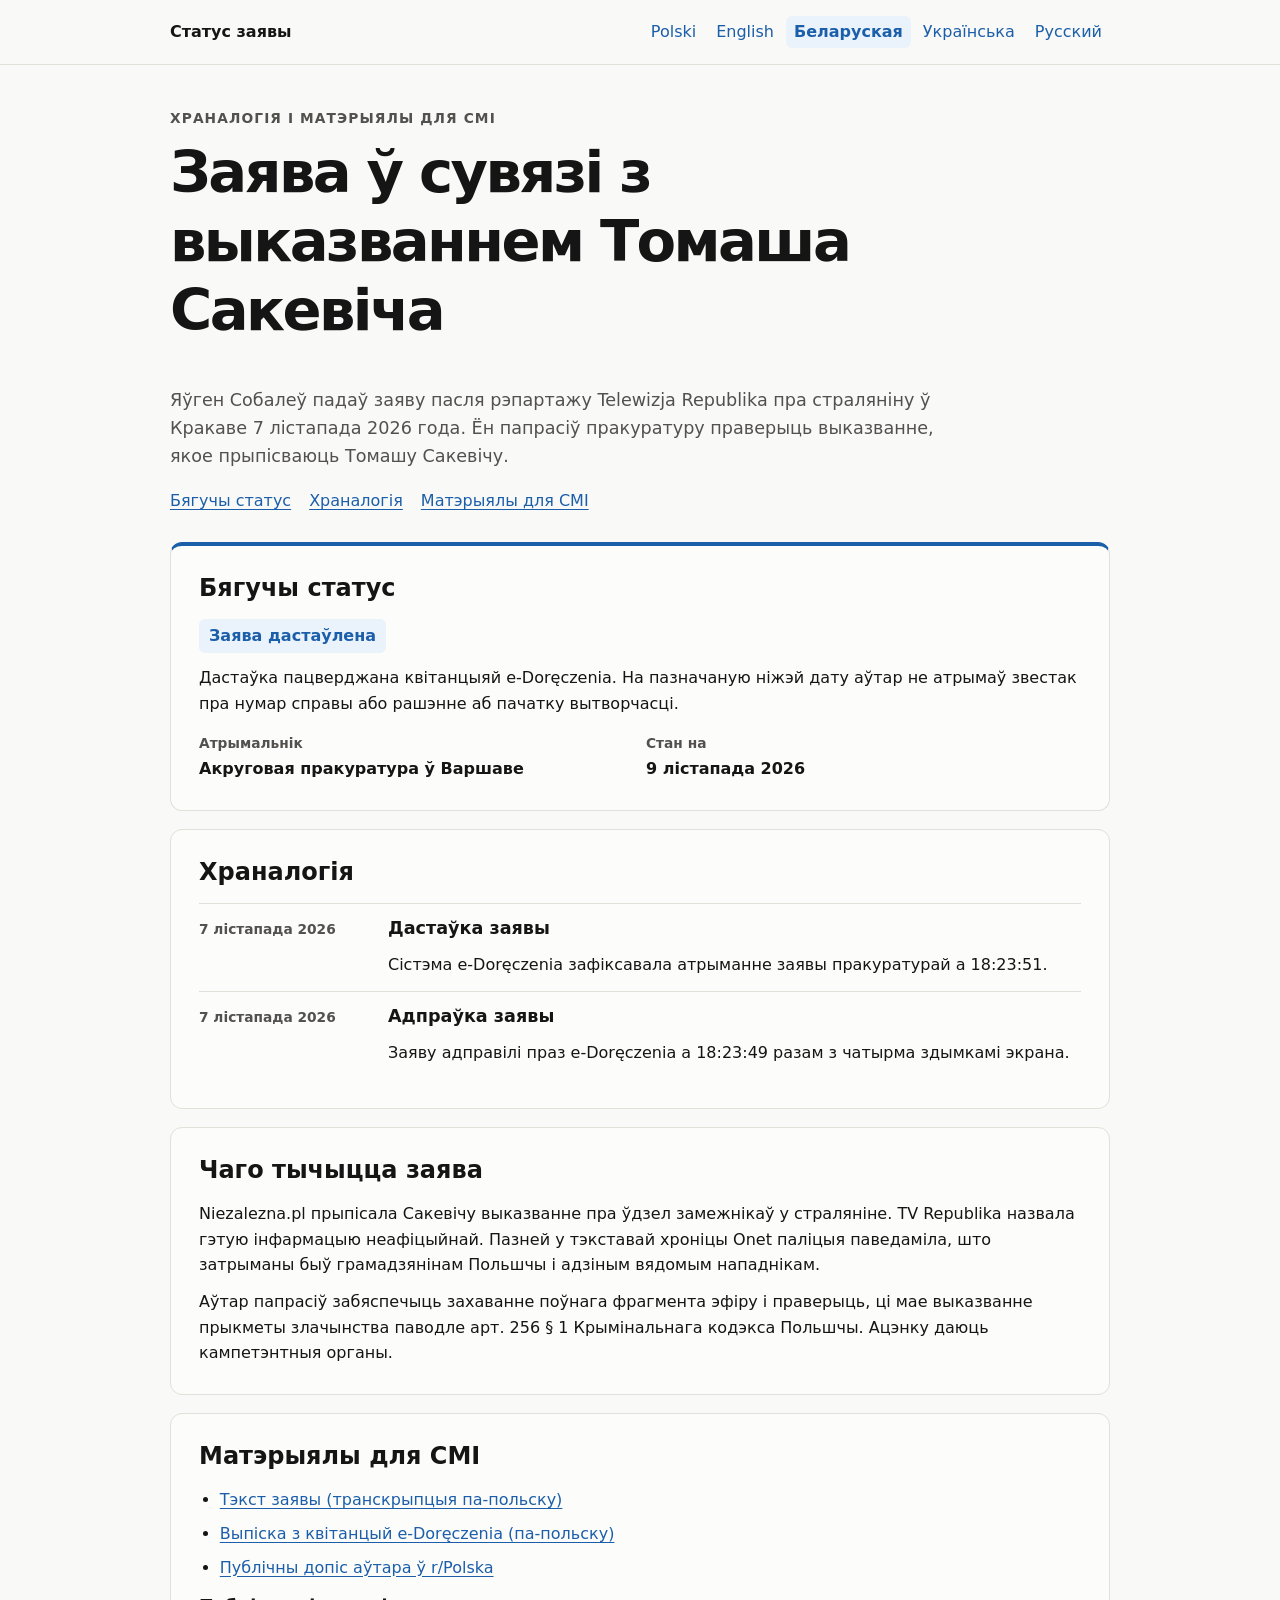
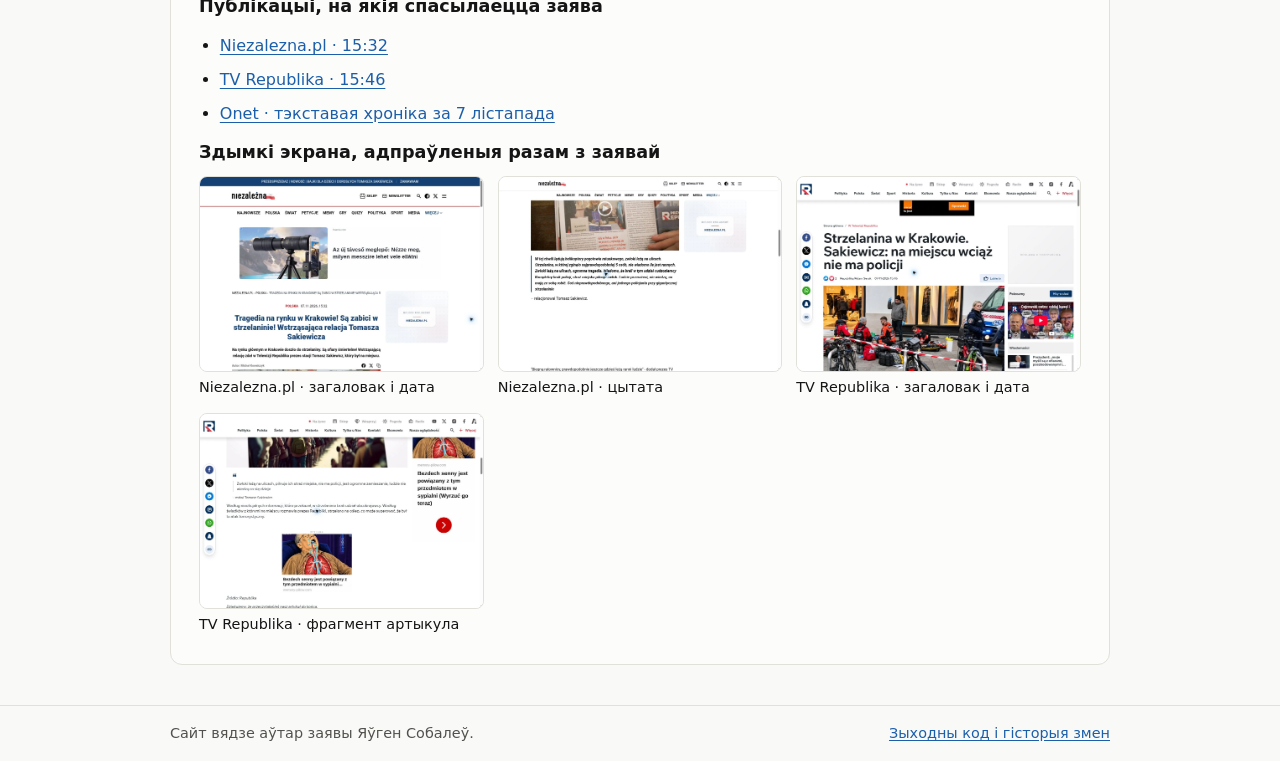
==== commit 4cd2d6f9: "Polish translations and make page builds consistent" ====
--- a/docs/be/index.html
+++ b/docs/be/index.html
@@ -4,7 +4,7 @@
   <meta charset="utf-8">
   <meta name="viewport" content="width=device-width, initial-scale=1">
   <title>Заява ў сувязі з выказваннем Томаша Сакевіча | Статус заявы</title>
-  <meta name="description" content="Яўген Сабалеў падаў заяву пасля рэпартажу Telewizja Republika пра страляніну ў Кракаве 7 лістапада 2026 года. Ён папрасіў пракуратуру праверыць выказванне, якое прыпісваюць Томашу Сакевічу.">
+  <meta name="description" content="Яўген Собалеў падаў заяву пасля рэпартажу Telewizja Republika пра страляніну ў Кракаве 7 лістапада 2026 года. Ён папрасіў пракуратуру праверыць выказванне, якое прыпісваюць Томашу Сакевічу.">
   <link rel="canonical" href="https://sobolevbel.github.io/prokuratura/be/">
   <link rel="alternate" hreflang="pl" href="https://sobolevbel.github.io/prokuratura/">
   <link rel="alternate" hreflang="en" href="https://sobolevbel.github.io/prokuratura/en/">
@@ -14,7 +14,7 @@
   <link rel="alternate" hreflang="x-default" href="https://sobolevbel.github.io/prokuratura/">
   <meta property="og:type" content="website">
   <meta property="og:title" content="Заява ў сувязі з выказваннем Томаша Сакевіча">
-  <meta property="og:description" content="Яўген Сабалеў падаў заяву пасля рэпартажу Telewizja Republika пра страляніну ў Кракаве 7 лістапада 2026 года. Ён папрасіў пракуратуру праверыць выказванне, якое прыпісваюць Томашу Сакевічу.">
+  <meta property="og:description" content="Яўген Собалеў падаў заяву пасля рэпартажу Telewizja Republika пра страляніну ў Кракаве 7 лістапада 2026 года. Ён папрасіў пракуратуру праверыць выказванне, якое прыпісваюць Томашу Сакевічу.">
   <meta property="og:url" content="https://sobolevbel.github.io/prokuratura/be/">
   <link rel="stylesheet" href="../assets/style.css">
 </head>
@@ -34,7 +34,7 @@
   <div class="wrap hero">
     <p class="eyebrow">Храналогія і матэрыялы для СМІ</p>
     <h1>Заява ў сувязі з выказваннем Томаша Сакевіча</h1>
-    <p class="lead">Яўген Сабалеў падаў заяву пасля рэпартажу Telewizja Republika пра страляніну ў Кракаве 7 лістапада 2026 года. Ён папрасіў пракуратуру праверыць выказванне, якое прыпісваюць Томашу Сакевічу.</p>
+    <p class="lead">Яўген Собалеў падаў заяву пасля рэпартажу Telewizja Republika пра страляніну ў Кракаве 7 лістапада 2026 года. Ён папрасіў пракуратуру праверыць выказванне, якое прыпісваюць Томашу Сакевічу.</p>
     <div class="jump">
       <a href="#status">Бягучы статус</a>
       <a href="#chronologia">Храналогія</a>
@@ -56,17 +56,17 @@
       <ol class="timeline">
         <li id="2026-11-07-odbior">
           <time class="date" datetime="2026-11-07T18:23:51+01:00">7 лістапада 2026</time>
-          <div><h3>Дастаўка заявы</h3><p>Сістэма e-Doręczenia зафіксавала атрыманне заявы пракуратурай у 18:23:51.</p></div>
+          <div><h3>Дастаўка заявы</h3><p>Сістэма e-Doręczenia зафіксавала атрыманне заявы пракуратурай а 18:23:51.</p></div>
         </li>
         <li id="2026-11-07-nadanie">
           <time class="date" datetime="2026-11-07T18:23:49+01:00">7 лістапада 2026</time>
-          <div><h3>Адпраўка заявы</h3><p>Заяву адправілі праз e-Doręczenia ў 18:23:49 разам з чатырма здымкамі экрана.</p></div>
+          <div><h3>Адпраўка заявы</h3><p>Заяву адправілі праз e-Doręczenia а 18:23:49 разам з чатырма здымкамі экрана.</p></div>
         </li>
       </ol>
     </section>
     <section class="card" id="kontekst">
       <h2>Чаго тычыцца заява</h2>
-      <p>Niezalezna.pl прыпісала Сакевічу выказванне пра ўдзел замежнікаў у страляніне. TV Republika назвала гэтую інфармацыю неафіцыйнай. Пазней у жывой трансляцыі Onet паліцыя паведаміла, што затрыманы быў грамадзянінам Польшчы і адзіным вядомым нападнікам.</p>
+      <p>Niezalezna.pl прыпісала Сакевічу выказванне пра ўдзел замежнікаў у страляніне. TV Republika назвала гэтую інфармацыю неафіцыйнай. Пазней у тэкставай хроніцы Onet паліцыя паведаміла, што затрыманы быў грамадзянінам Польшчы і адзіным вядомым нападнікам.</p>
       <p>Аўтар папрасіў забяспечыць захаванне поўнага фрагмента эфіру і праверыць, ці мае выказванне прыкметы злачынства паводле арт. 256 § 1 Крымінальнага кодэкса Польшчы. Ацэнку даюць кампетэнтныя органы.</p>
     </section>
     <section class="card" id="materialy">
@@ -80,7 +80,7 @@
       <ul>
         <li><a href="https://niezalezna.pl/polska/tragedia-na-rynku-w-krakowie-sa-zabici-w-strzelaninie-wstrzasajaca-relacja-tomasza-sakiewicza/583564" hreflang="pl">Niezalezna.pl · 15:32</a></li>
         <li><a href="https://new.tvrepublika.pl/W-Telewizji-Republika/Strzelanina-w-Krakowie-Sakiewicz-na-miejscu-wciaz-nie-ma-policji/225389" hreflang="pl">TV Republika · 15:46</a></li>
-        <li><a href="https://wiadomosci.onet.pl/krakow/strzelanina-w-krakowie-najnowsze-informacje-relacja/p16e8gh" hreflang="pl">Onet · жывая трансляцыя 7 лістапада</a></li>
+        <li><a href="https://wiadomosci.onet.pl/krakow/strzelanina-w-krakowie-najnowsze-informacje-relacja/p16e8gh" hreflang="pl">Onet · тэкставая хроніка за 7 лістапада</a></li>
       </ul>
       <h3>Здымкі экрана, адпраўленыя разам з заявай</h3>
       <div class="media">
@@ -93,7 +93,7 @@
   </main>
   <footer>
     <div class="wrap">
-      <span>Сайт вядзе аўтар заявы Яўген Сабалеў.</span>
+      <span>Сайт вядзе аўтар заявы Яўген Собалеў.</span>
       <a href="https://github.com/sobolevbel/prokuratura">Зыходны код і гісторыя змен</a>
     </div>
   </footer>
